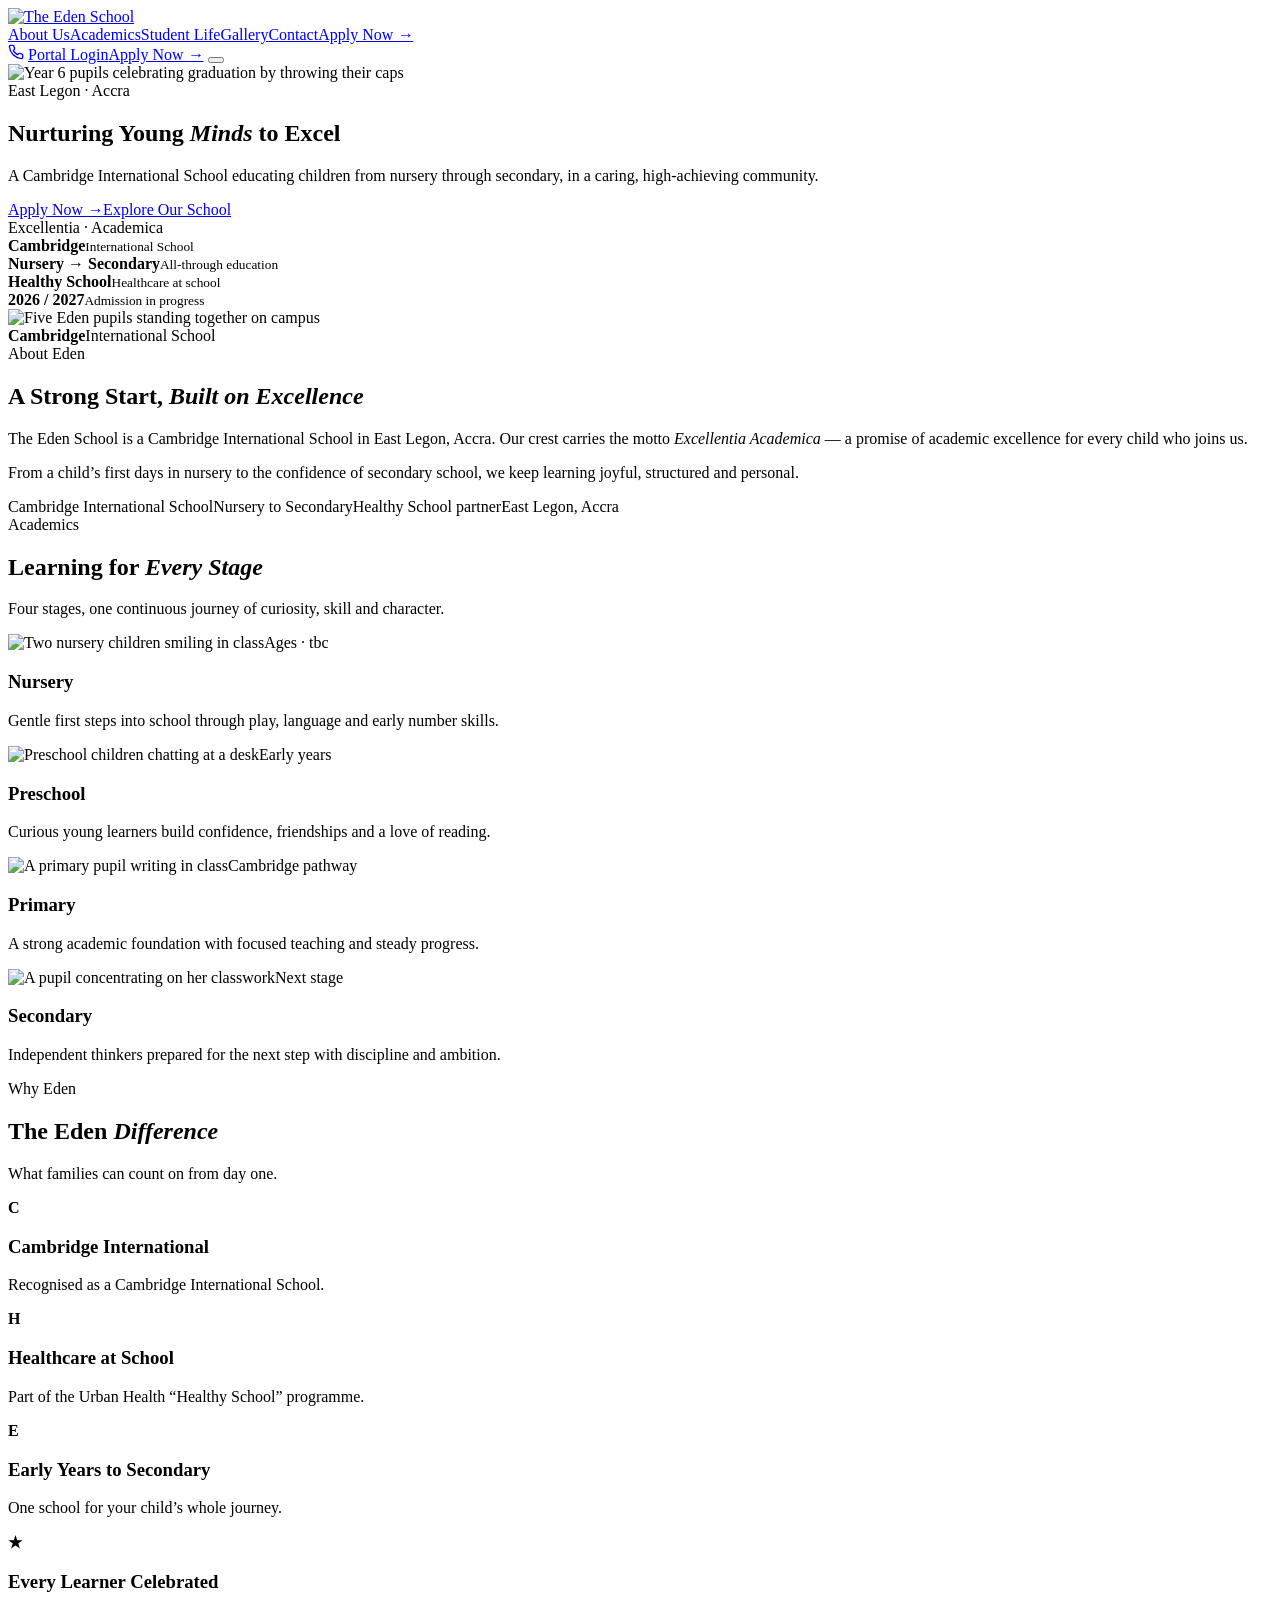
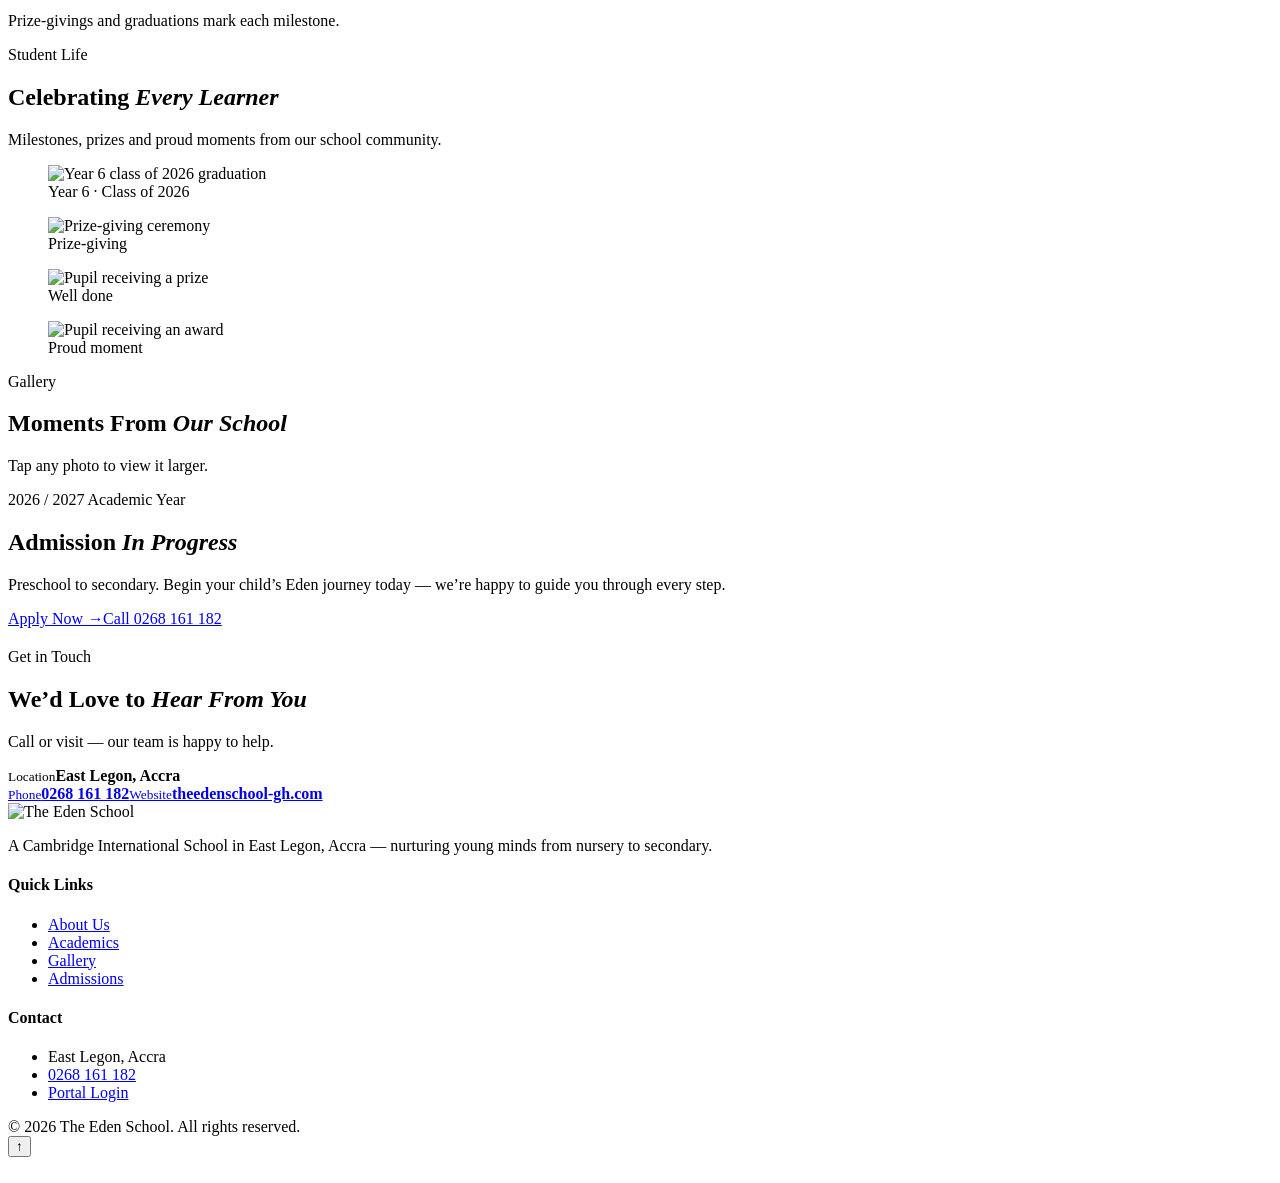
==== index.html @ 589f2a56 "update" ====
<!doctype html><html lang="en"><head><meta charset="utf-8"><meta name="viewport" content="width=device-width,initial-scale=1,viewport-fit=cover">
<title>The Eden School | Cambridge International School, East Legon, Accra</title>
<meta name="description" content="The Eden School is a Cambridge International School in East Legon, Accra. Admissions are in progress for the 2026/2027 academic year.">
<link rel="icon" href="/assets/images/logo/mark.png"><link rel="preconnect" href="https://fonts.googleapis.com">
<link href="https://fonts.googleapis.com/css2?family=Playfair+Display:ital,wght@0,600;0,700;1,500&family=Poppins:wght@400;500;600&display=swap" rel="stylesheet">
<link rel="stylesheet" href="/css/style.css"></head><body>
<header class="nav" id="nav"><a class="brand" href="/"><img src="/assets/images/logo/logo.png" alt="The Eden School"></a>
<nav id="menu"><a href="#about">About Us</a><a href="#academics">Academics</a><a href="#student-life">Student Life</a><a href="#gallery">Gallery</a><a href="#contact">Contact</a><a class="btn" href="/admissions">Apply Now <i>→</i></a></nav>
<div class="act"><a class="ico" href="tel:0268161182" aria-label="Call the school"><svg width="16" height="16" viewBox="0 0 24 24" fill="none" stroke="currentColor" stroke-width="2"><path d="M22 17v3a2 2 0 0 1-2.2 2A19.8 19.8 0 0 1 2.1 4.2 2 2 0 0 1 4.1 2h3a2 2 0 0 1 2 1.7l.7 2.8a2 2 0 0 1-.5 2L8 9.9a16 16 0 0 0 6 6l1.4-1.3a2 2 0 0 1 2-.5l2.9.7A2 2 0 0 1 22 17z"/></svg></a>
<a class="lnk" href="/portal/login">Portal Login</a><a class="btn" href="/admissions" style="max-width:none">Apply Now <i>→</i></a>
<button class="burger" id="burger" aria-label="Menu" aria-expanded="false"><span></span><span></span></button></div></header>

<main>
<section class="hero" id="home"><img src="/assets/images/hero/graduation.jpg" alt="Year 6 pupils celebrating graduation by throwing their caps">
<div class="wrap"><span class="tag up">East Legon · Accra</span>
<h1 class="up d1">Nurturing Young <em>Minds</em> to Excel</h1>
<p class="up d2">A Cambridge International School educating children from nursery through secondary, in a caring, high-achieving community.</p>
<div class="row up d3"><a class="btn gold" href="/admissions">Apply Now <i>→</i></a><a class="btn ghost" href="#about">Explore Our School</a></div>
<div class="motto up d3">Excellentia · Academica</div></div></section>

<div class="band"><div class="wrap"><div><b>Cambridge</b><small>International School</small></div><div><b>Nursery → Secondary</b><small>All-through education</small></div><div><b>Healthy School</b><small>Healthcare at school</small></div><div><b>2026 / 2027</b><small>Admission in progress</small></div></div></div>

<section id="about"><div class="wrap two"><div class="frame rv"><img src="/assets/images/campus/students-outdoors.jpg" alt="Five Eden pupils standing together on campus"><div class="badge"><b>Cambridge</b>International School</div></div>
<div class="rv"><span class="pill">About Eden</span><h2>A Strong Start, <em>Built on Excellence</em></h2>
<p>The Eden School is a Cambridge International School in East Legon, Accra. Our crest carries the motto <i>Excellentia Academica</i> — a promise of academic excellence for every child who joins us.</p>
<p>From a child’s first days in nursery to the confidence of secondary school, we keep learning joyful, structured and personal.</p>
<div class="chips"><span>Cambridge International School</span><span>Nursery to Secondary</span><span>Healthy School partner</span><span>East Legon, Accra</span></div></div></div></section>

<section id="academics" style="background:#fff"><div class="wrap"><span class="pill">Academics</span><h2>Learning for <em>Every Stage</em></h2><p class="sub">Four stages, one continuous journey of curiosity, skill and character.</p>
<div class="cards">
<article class="card rv"><div class="im"><img src="/assets/images/academics/early-years-1.jpg" alt="Two nursery children smiling in class" loading="lazy"><span>Ages · tbc</span></div><div class="tx"><h3>Nursery</h3><p>Gentle first steps into school through play, language and early number skills.</p></div></article>
<article class="card rv"><div class="im"><img src="/assets/images/academics/early-years-2.jpg" alt="Preschool children chatting at a desk" loading="lazy"><span>Early years</span></div><div class="tx"><h3>Preschool</h3><p>Curious young learners build confidence, friendships and a love of reading.</p></div></article>
<article class="card rv"><div class="im"><img src="/assets/images/academics/class-1.jpg" alt="A primary pupil writing in class" loading="lazy"><span>Cambridge pathway</span></div><div class="tx"><h3>Primary</h3><p>A strong academic foundation with focused teaching and steady progress.</p></div></article>
<article class="card rv"><div class="im"><img src="/assets/images/academics/class-3.jpg" alt="A pupil concentrating on her classwork" loading="lazy"><span>Next stage</span></div><div class="tx"><h3>Secondary</h3><p>Independent thinkers prepared for the next step with discipline and ambition.</p></div></article>
</div></div></section>

<section class="why"><div class="wrap"><span class="pill">Why Eden</span><h2>The Eden <em>Difference</em></h2><p class="sub">What families can count on from day one.</p>
<div class="cards">
<div class="card rv"><b>C</b><h3>Cambridge International</h3><p>Recognised as a Cambridge International School.</p></div>
<div class="card rv"><b>H</b><h3>Healthcare at School</h3><p>Part of the Urban Health “Healthy School” programme.</p></div>
<div class="card rv"><b>E</b><h3>Early Years to Secondary</h3><p>One school for your child’s whole journey.</p></div>
<div class="card rv"><b>★</b><h3>Every Learner Celebrated</h3><p>Prize-givings and graduations mark each milestone.</p></div></div></div></section>

<section id="student-life"><div class="wrap"><span class="pill">Student Life</span><h2>Celebrating <em>Every Learner</em></h2><p class="sub">Milestones, prizes and proud moments from our school community.</p>
<div class="life"><figure class="rv"><img src="/assets/images/hero/graduation.jpg" alt="Year 6 class of 2026 graduation" loading="lazy"><figcaption>Year 6 · Class of 2026</figcaption></figure>
<figure class="rv"><img src="/assets/images/events/prize-giving-1.jpg" alt="Prize-giving ceremony" loading="lazy"><figcaption>Prize-giving</figcaption></figure>
<figure class="rv"><img src="/assets/images/events/prize-giving-2.jpg" alt="Pupil receiving a prize" loading="lazy"><figcaption>Well done</figcaption></figure>
<figure class="rv"><img src="/assets/images/events/prize-giving-3.jpg" alt="Pupil receiving an award" loading="lazy"><figcaption>Proud moment</figcaption></figure></div></div></section>

<section id="gallery" style="background:#fff"><div class="wrap"><span class="pill">Gallery</span><h2>Moments From <em>Our School</em></h2><p class="sub">Tap any photo to view it larger.</p><div class="gal" id="gal"></div></div></section>

<section id="admissions"><div class="wrap"><div class="adm rv"><span class="pill">2026 / 2027 Academic Year</span><h2>Admission <em>In Progress</em></h2><p>Preschool to secondary. Begin your child’s Eden journey today — we’re happy to guide you through every step.</p><div class="row"><a class="btn gold" href="/admissions">Apply Now <i>→</i></a><a class="btn ghost" href="tel:0268161182">Call 0268 161 182</a></div></div></div></section>

<section id="contact" style="padding-top:20px"><div class="wrap"><span class="pill">Get in Touch</span><h2>We’d Love to <em>Hear From You</em></h2><p class="sub">Call or visit — our team is happy to help.</p>
<div class="ct"><div><small>Location</small><b>East Legon, Accra</b></div><a href="tel:0268161182"><small>Phone</small><b>0268 161 182</b></a><a href="https://www.theedenschool-gh.com"><small>Website</small><b>theedenschool-gh.com</b></a></div></div></section>
</main>

<footer><div class="wrap"><div><img src="/assets/images/logo/logo.png" alt="The Eden School"><p>A Cambridge International School in East Legon, Accra — nurturing young minds from nursery to secondary.</p></div>
<div><h4>Quick Links</h4><ul><li><a href="#about">About Us</a></li><li><a href="#academics">Academics</a></li><li><a href="#gallery">Gallery</a></li><li><a href="/admissions">Admissions</a></li></ul></div>
<div><h4>Contact</h4><ul><li>East Legon, Accra</li><li><a href="tel:0268161182">0268 161 182</a></li><li><a href="/portal/login">Portal Login</a></li></ul></div>
<div class="copy">© 2026 The Eden School. All rights reserved.</div></div></footer>
<button class="top" id="top" aria-label="Back to top">↑</button><div class="lb" id="lb"><img alt=""></div>
<script src="/js/main.js"></script></body></html>
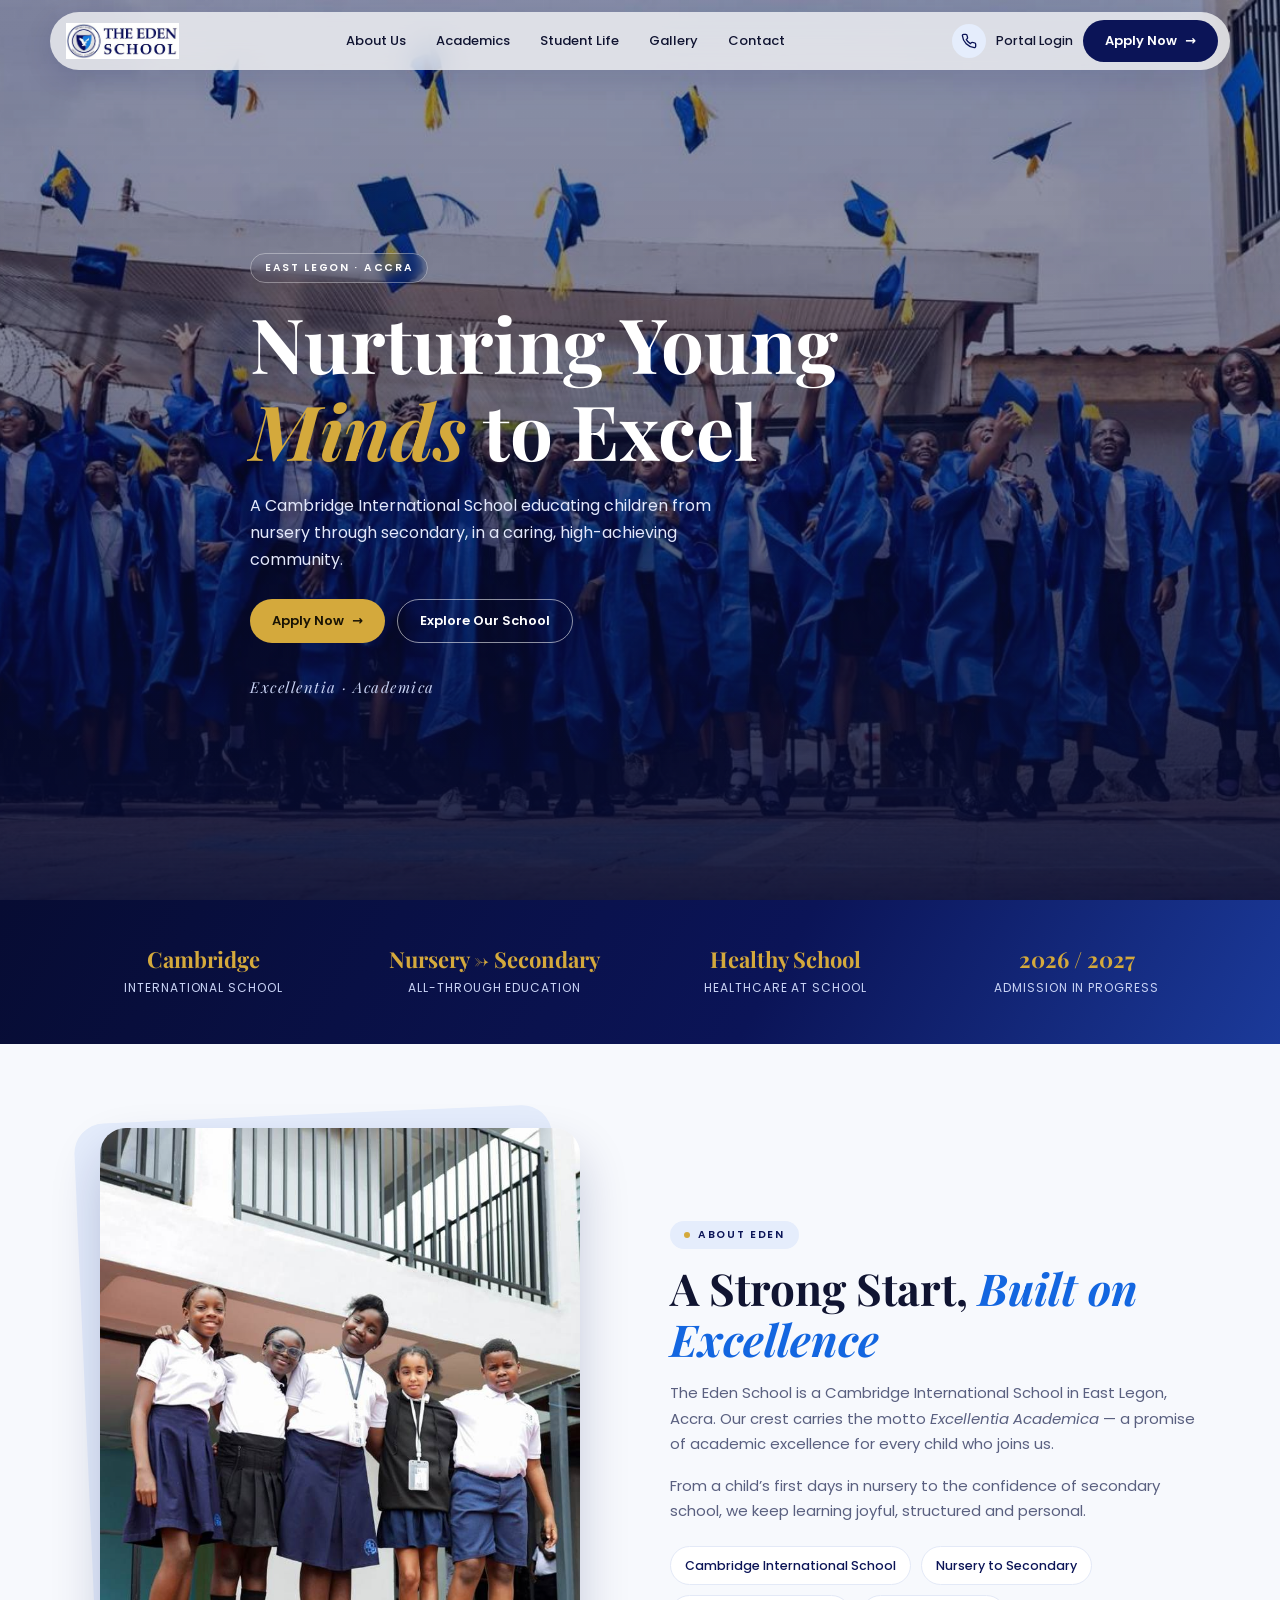
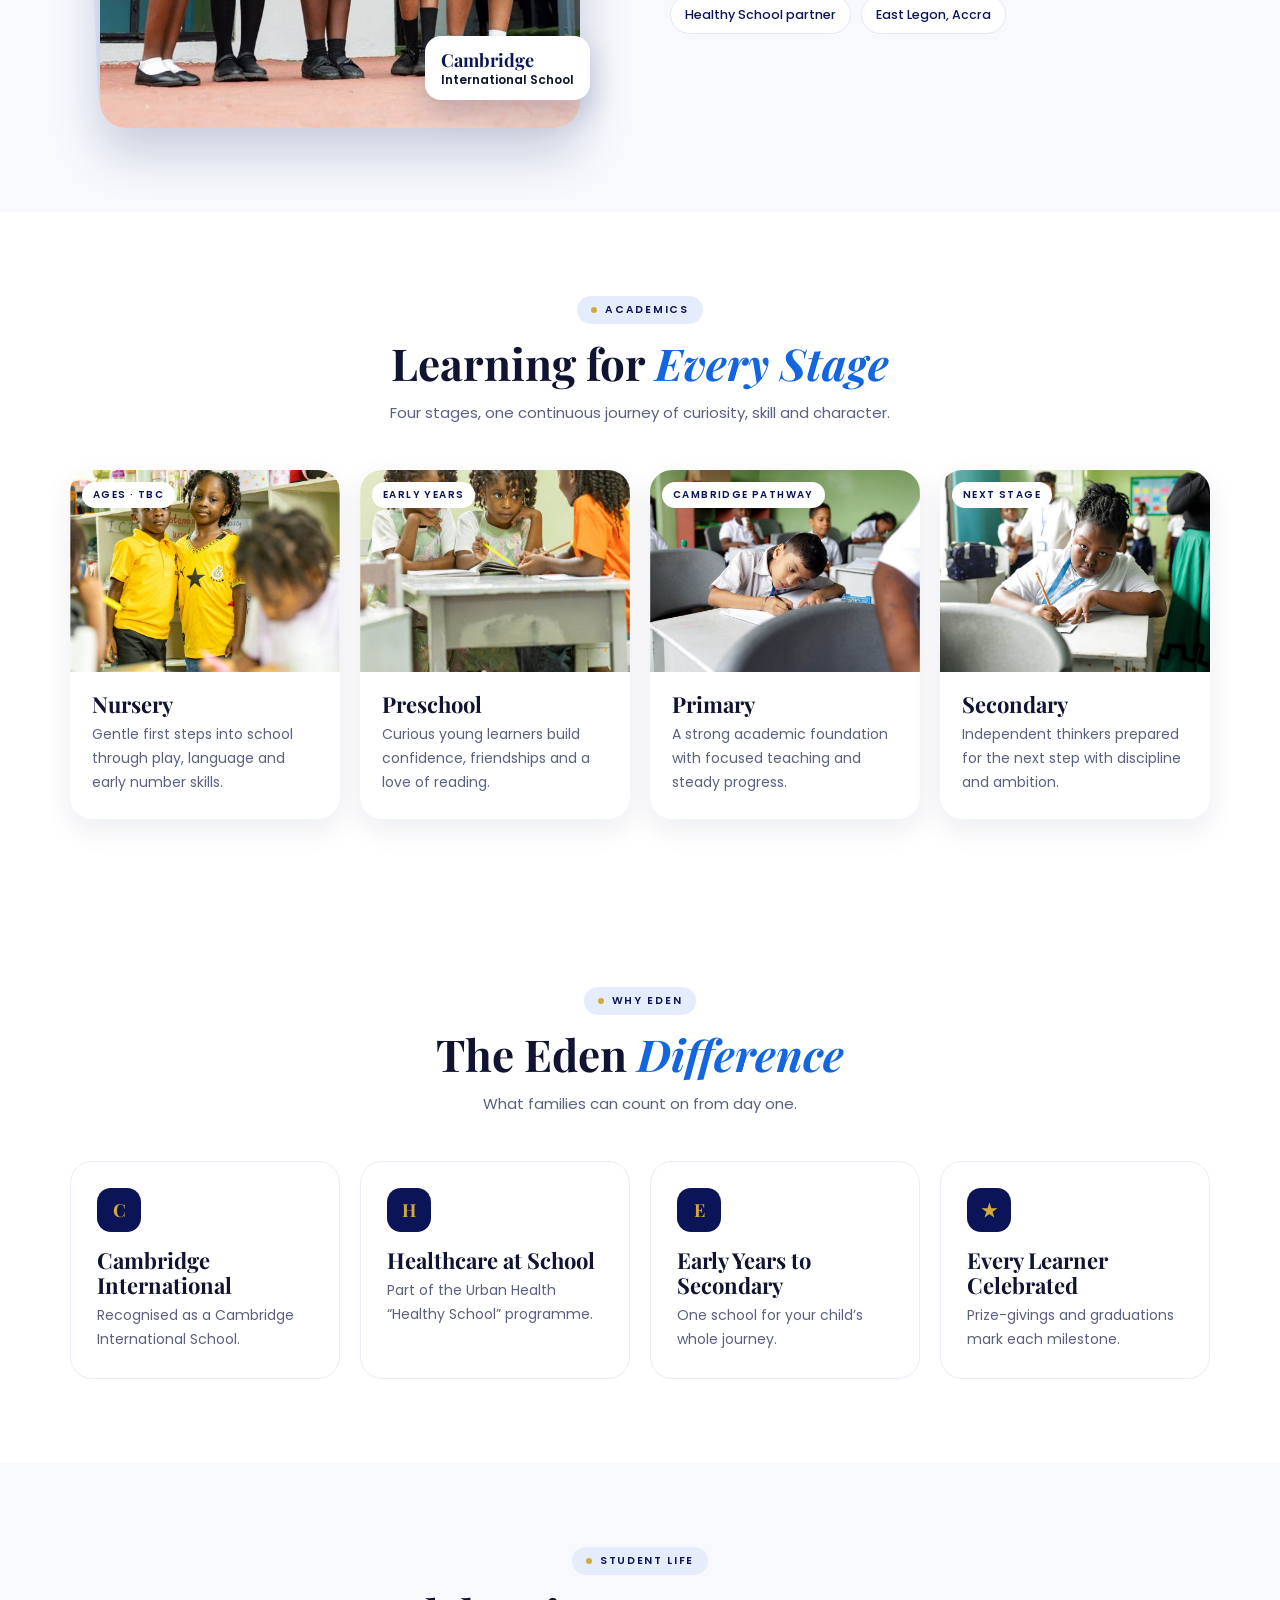
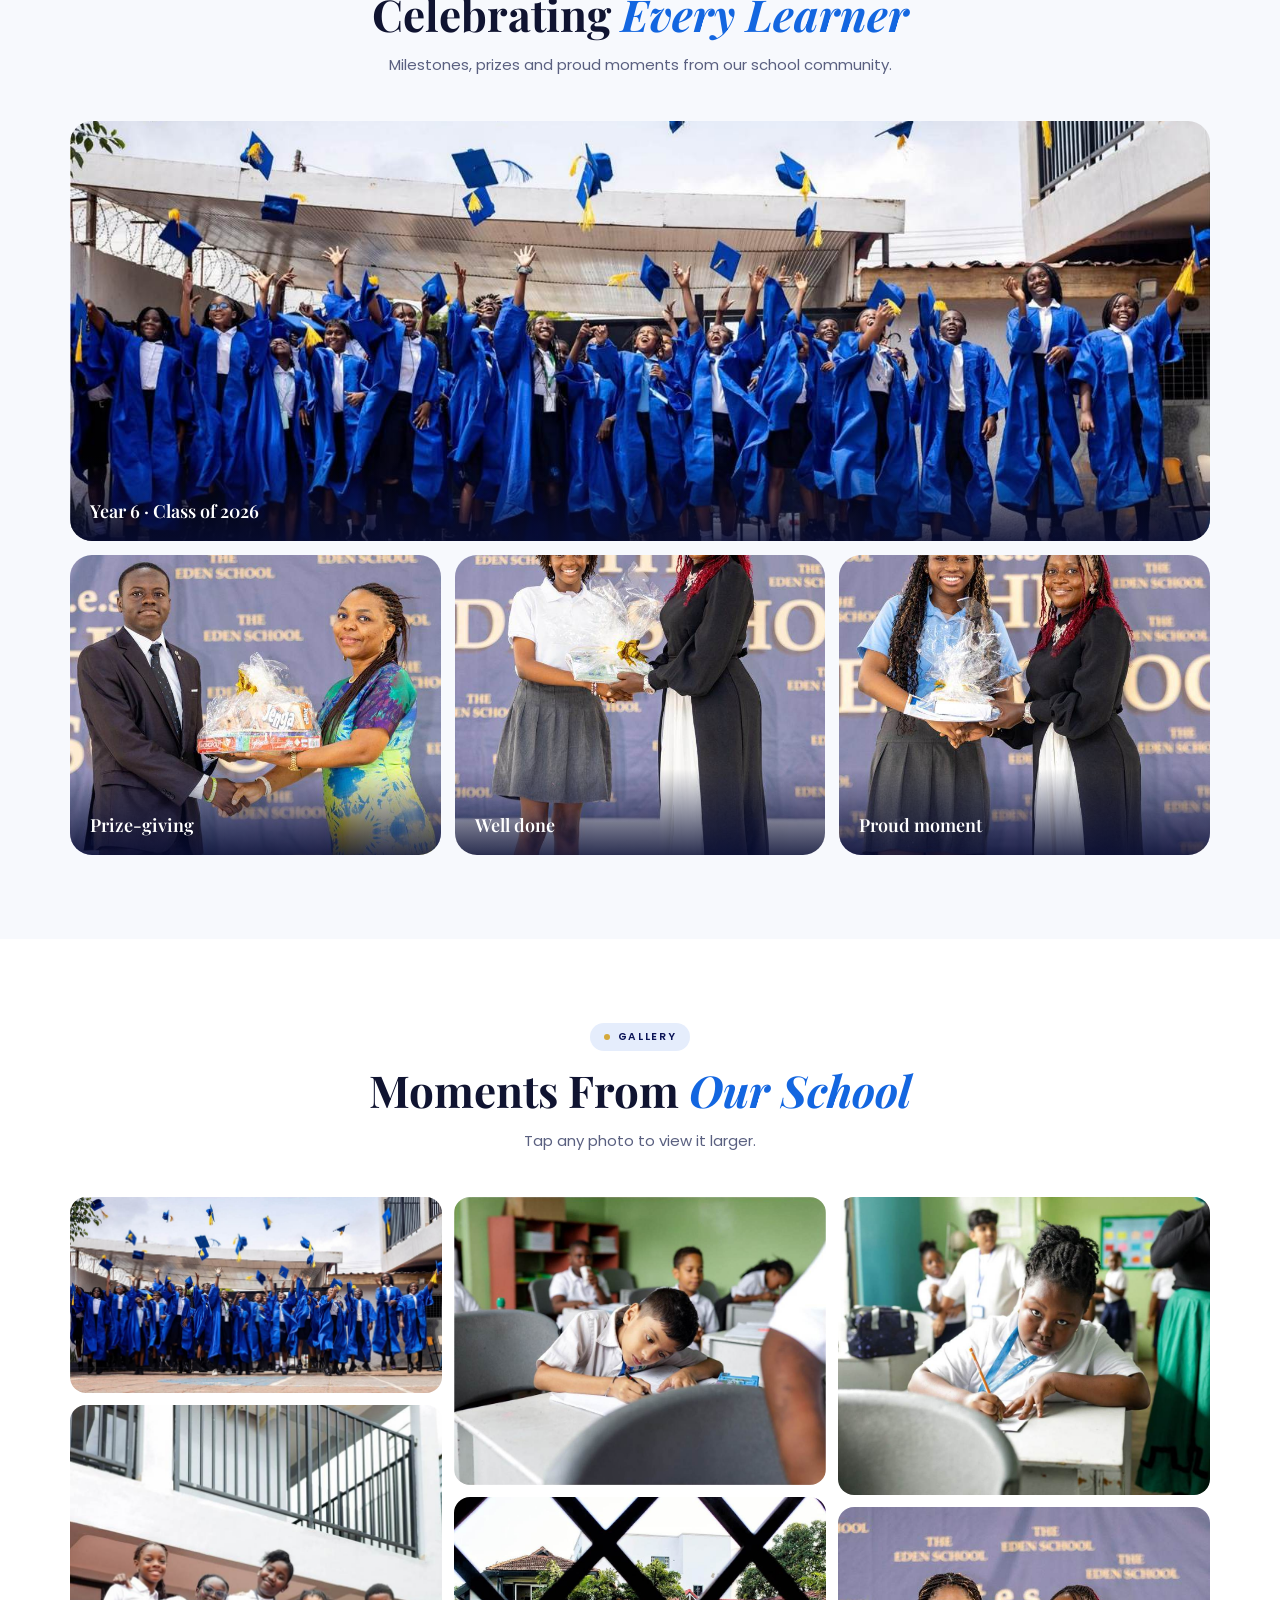
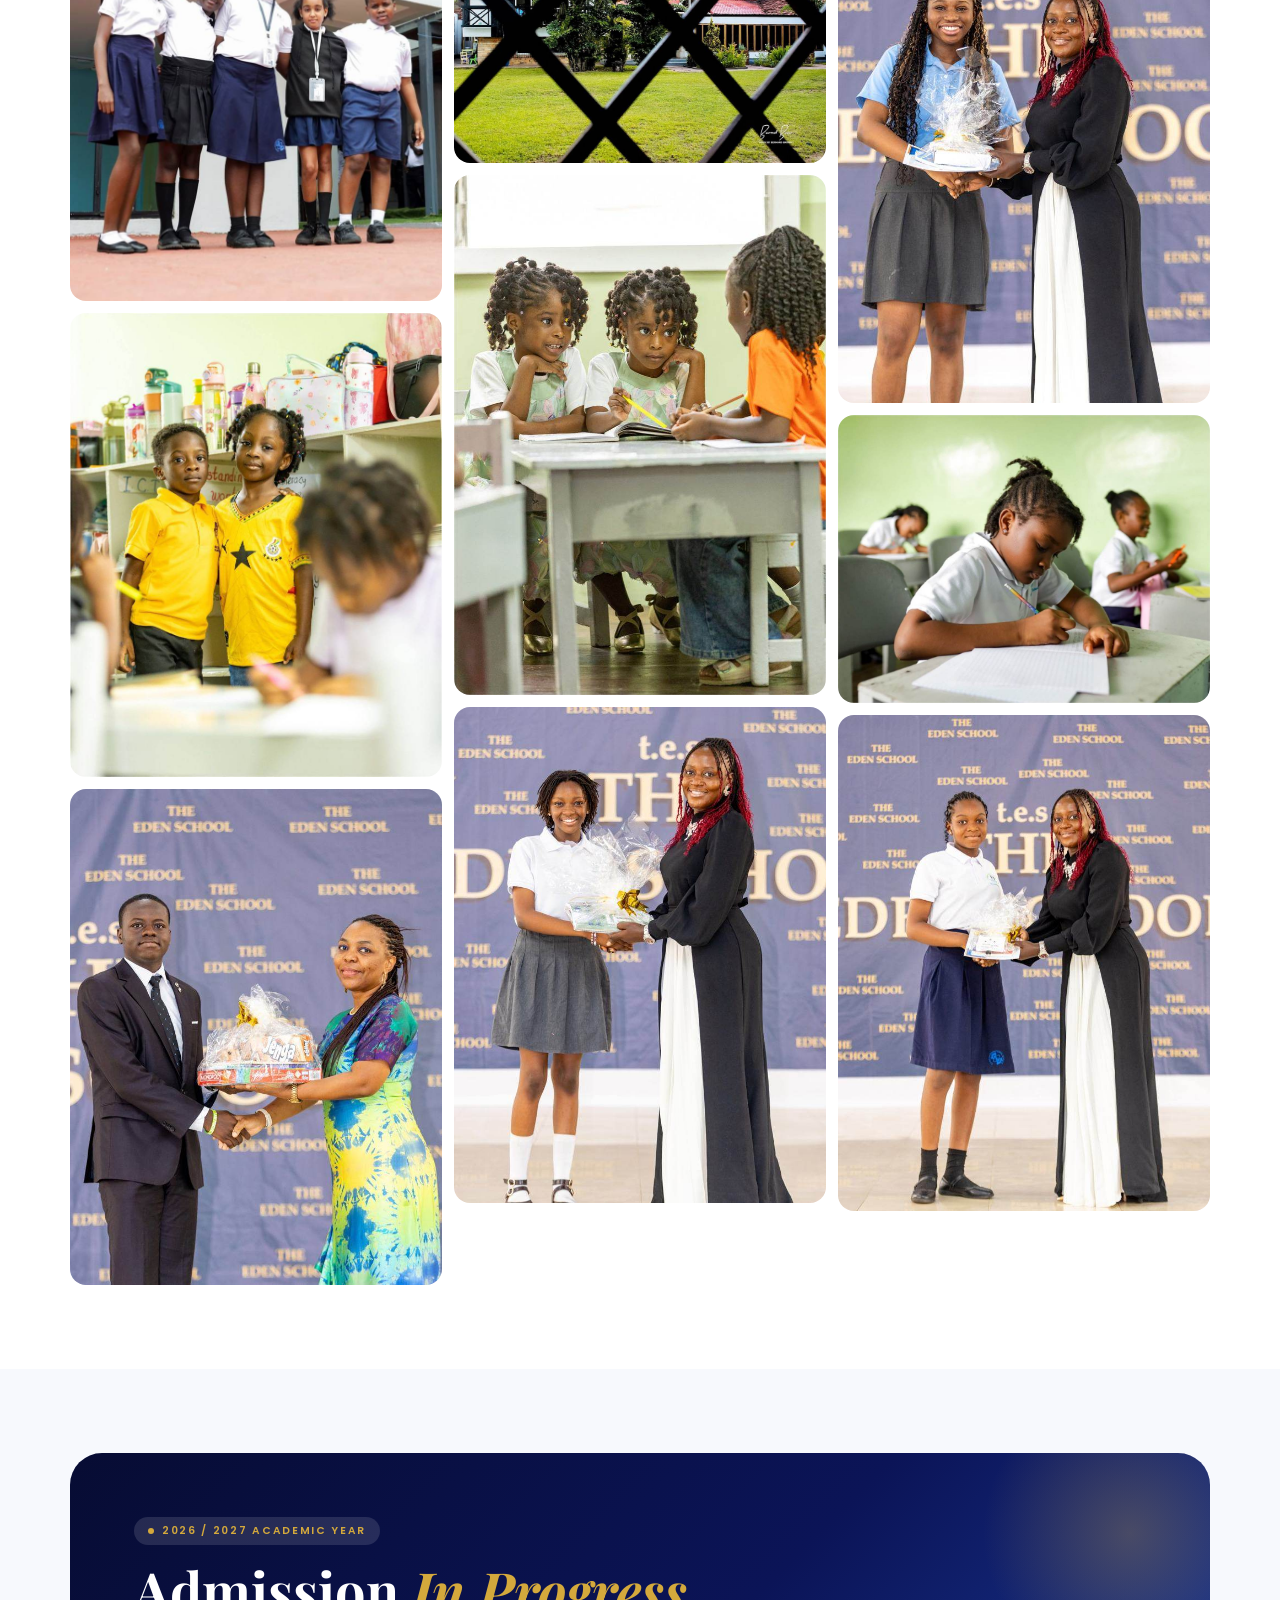
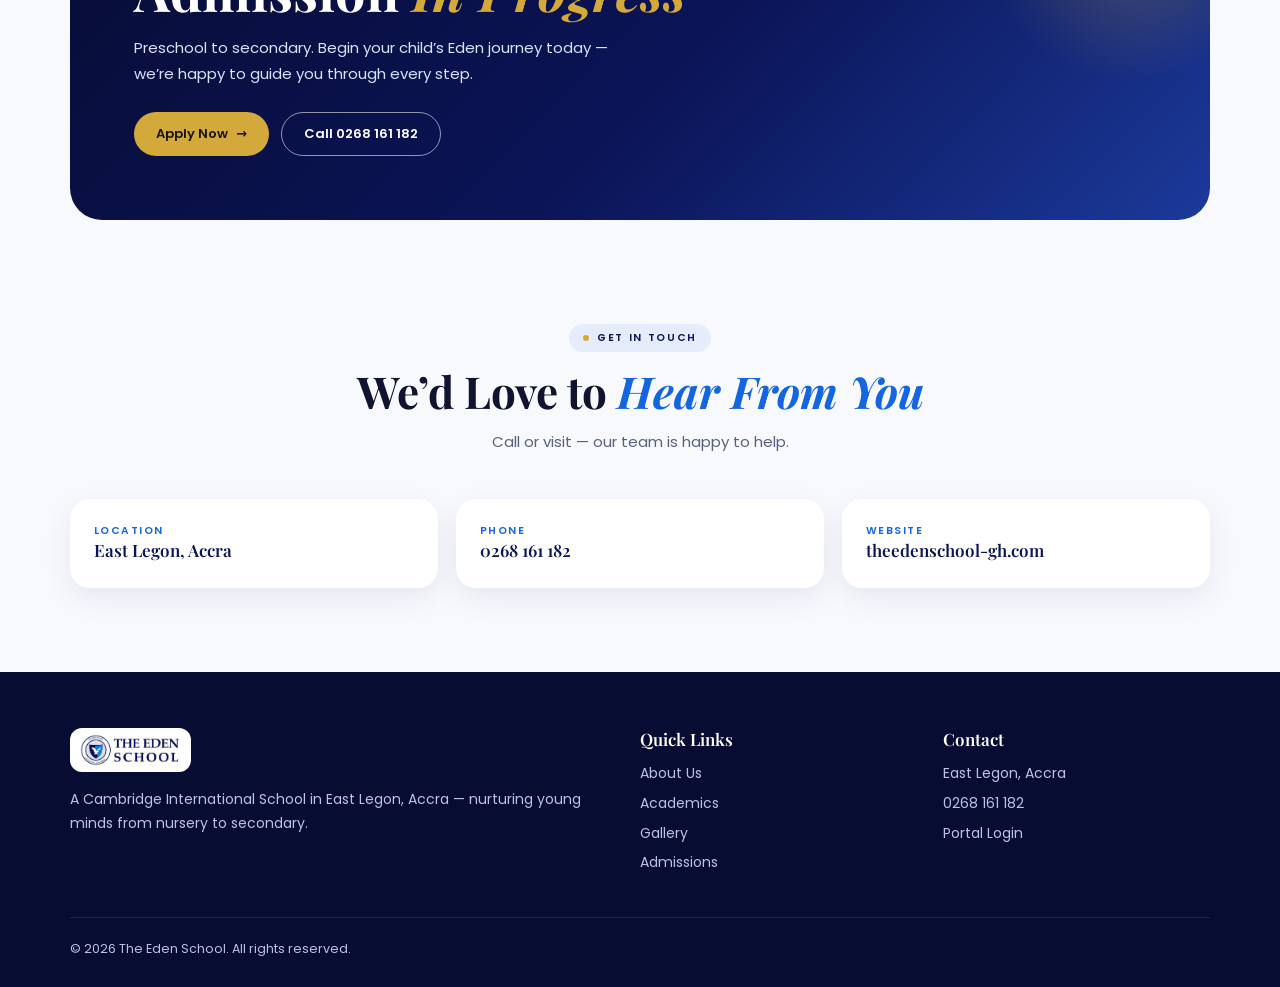
==== commit ebe6b377: "update index.html" ====
--- a/index.html
+++ b/index.html
@@ -1,17 +1,92 @@
 <!doctype html><html lang="en"><head><meta charset="utf-8"><meta name="viewport" content="width=device-width,initial-scale=1,viewport-fit=cover">
 <title>The Eden School | Cambridge International School, East Legon, Accra</title>
 <meta name="description" content="The Eden School is a Cambridge International School in East Legon, Accra. Admissions are in progress for the 2026/2027 academic year.">
-<link rel="icon" href="/assets/images/logo/mark.png"><link rel="preconnect" href="https://fonts.googleapis.com">
+<link rel="icon" href="[data-uri]"><link rel="preconnect" href="https://fonts.googleapis.com">
 <link href="https://fonts.googleapis.com/css2?family=Playfair+Display:ital,wght@0,600;0,700;1,500&family=Poppins:wght@400;500;600&display=swap" rel="stylesheet">
-<link rel="stylesheet" href="/css/style.css"></head><body>
-<header class="nav" id="nav"><a class="brand" href="/"><img src="/assets/images/logo/logo.png" alt="The Eden School"></a>
+<style>/* THEME — the only block that changes per school */
+:root{--brand:#0b1457;--blue:#1366e0;--gold:#d4a93c;--bg:#f7f9fd;--ink:#101431;--mute:#5a6080;--chip:#e5edfc;--dark:#070c33;--serif:'Playfair Display',Georgia,serif;--sans:'Poppins',system-ui,sans-serif}
+*{box-sizing:border-box;margin:0}html{scroll-behavior:smooth;scroll-padding-top:90px}
+body{font:400 15px/1.7 var(--sans);color:var(--ink);background:var(--bg);-webkit-font-smoothing:antialiased}
+img{display:block;max-width:100%}a{color:inherit;text-decoration:none}
+h1,h2,h3{font-family:var(--serif);line-height:1.15;font-weight:700}
+h2{font-size:clamp(28px,5vw,44px);text-align:center}em{font-style:italic;color:var(--blue)}
+.wrap{max-width:1180px;margin:auto;padding:0 20px}section{padding:84px 0}
+.pill{display:table;margin:0 auto 14px;background:var(--chip);color:var(--brand);font:600 10.5px var(--sans);letter-spacing:.16em;text-transform:uppercase;padding:6px 14px;border-radius:99px}
+.pill:before{content:"";display:inline-block;width:6px;height:6px;border-radius:50%;background:var(--gold);margin-right:8px}
+.sub{text-align:center;color:var(--mute);max-width:560px;margin:12px auto 44px}
+.btn{display:inline-flex;align-items:center;gap:8px;padding:11px 22px;border-radius:99px;background:var(--brand);color:#fff;font:600 13px var(--sans);transition:.3s;border:0;cursor:pointer}
+.btn i{font-style:normal;transition:.3s}.btn:hover{background:var(--blue);transform:translateY(-2px)}.btn:hover i{transform:translateX(4px)}
+.btn.gold{background:var(--gold);color:#1a1405}.btn.gold:hover{background:#e6bd54}
+.btn.ghost{background:transparent;border:1px solid rgba(255,255,255,.55)}.btn.ghost:hover{background:rgba(255,255,255,.14)}
+:focus-visible{outline:3px solid var(--gold);outline-offset:3px}
+/* header */
+.nav{position:fixed;z-index:50;top:12px;left:12px;right:12px;max-width:1180px;margin:auto;display:flex;align-items:center;justify-content:space-between;gap:10px;padding:8px 12px 8px 16px;border-radius:99px;background:rgba(255,255,255,.72);backdrop-filter:blur(14px);box-shadow:0 8px 30px rgba(11,20,87,.12);transition:.35s}
+.nav.solid,.nav.pg{background:#fff}.brand img{height:36px;width:auto}
+#menu{display:flex;gap:2px}#menu a{padding:8px 14px;border-radius:99px;font-size:13px;font-weight:500;transition:.25s}#menu a:hover,#menu a.on{background:var(--chip);color:var(--brand)}#menu .btn{display:none}
+.act{display:flex;align-items:center;gap:10px}.lnk{font-size:12.5px;font-weight:500}.lnk:hover{color:var(--blue)}
+.ico{width:34px;height:34px;border-radius:50%;background:var(--chip);display:grid;place-items:center;color:var(--brand)}
+.burger{display:none;width:34px;height:34px;border-radius:50%;border:0;background:var(--chip);cursor:pointer;place-items:center;align-content:center;gap:4px}
+.burger span{display:block;width:14px;height:2px;background:var(--brand);transition:.3s}.nav.open .burger span:first-child{transform:translateY(3px) rotate(45deg)}.nav.open .burger span:last-child{transform:translateY(-3px) rotate(-45deg)}
+@media(max-width:940px){#menu{display:none;position:absolute;top:calc(100% + 8px);left:0;right:0;flex-direction:column;background:#fff;border-radius:24px;padding:12px;box-shadow:0 20px 40px rgba(11,20,87,.18)}
+.nav.open #menu{display:flex;animation:pop .3s}#menu a{padding:12px 14px}#menu .btn{display:flex;justify-content:center;margin-top:6px}.burger{display:grid}}
+@media(max-width:520px){.ico{display:none}.act .btn{padding:9px 14px;font-size:12px}.brand img{height:30px}}
+@keyframes pop{from{opacity:0;transform:translateY(-8px)}}
+/* hero */
+.hero{position:relative;min-height:100svh;display:flex;align-items:flex-end;color:#fff;overflow:hidden;padding:130px 0 80px}
+.hero>img{position:absolute;inset:0;width:100%;height:100%;object-fit:cover;animation:kb 22s ease-out both}@keyframes kb{from{transform:scale(1.12)}}
+.hero:after{content:"";position:absolute;inset:0;background:linear-gradient(180deg,rgba(7,12,51,.4),rgba(7,12,51,.5) 40%,rgba(7,12,51,.93))}
+.hero .wrap{position:relative;z-index:2}.hero h1{font-size:clamp(38px,8vw,76px);max-width:780px}.hero h1 em{color:var(--gold)}
+.hero p{max-width:520px;margin:18px 0 26px;color:#e3e8fb;font-size:16px}.row{display:flex;gap:12px;flex-wrap:wrap}
+.tag{display:inline-block;margin-bottom:16px;padding:6px 14px;border:1px solid rgba(255,255,255,.35);border-radius:99px;font:600 10.5px var(--sans);letter-spacing:.16em;text-transform:uppercase;backdrop-filter:blur(6px)}
+.motto{margin-top:34px;font:italic 15px var(--serif);color:#c9d3f5;letter-spacing:.1em}
+.hero .up{animation:up .9s both}.hero .d1{animation-delay:.15s}.hero .d2{animation-delay:.3s}.hero .d3{animation-delay:.45s}@keyframes up{from{opacity:0;transform:translateY(26px)}}
+/* layout */
+.two{display:grid;grid-template-columns:1fr 1fr;gap:60px;align-items:center}.two h2{text-align:left}.two .pill{margin-left:0}.two p{color:var(--mute);margin-top:16px}
+.frame{position:relative;max-width:480px;margin:auto}.frame:before{content:"";position:absolute;inset:-14px 16px 16px -14px;background:var(--chip);border-radius:30px;transform:rotate(-2.5deg)}
+.frame img{position:relative;width:100%;aspect-ratio:4/5;object-fit:cover;border-radius:26px;box-shadow:0 24px 50px rgba(11,20,87,.2)}
+.badge{position:absolute;z-index:2;right:-10px;bottom:28px;background:#fff;border-radius:16px;padding:12px 16px;box-shadow:0 12px 30px rgba(11,20,87,.2);font:600 12px/1.3 var(--sans)}.badge b{display:block;font:700 18px var(--serif);color:var(--brand)}
+.chips{display:flex;flex-wrap:wrap;gap:10px;margin-top:22px}.chips span{background:#fff;border:1px solid #e3e9f7;padding:8px 14px;border-radius:99px;font-size:12.5px;font-weight:500;color:var(--brand)}
+.band{background:linear-gradient(120deg,var(--dark),var(--brand) 60%,#1b3a9a);color:#fff;padding:44px 0}
+.band .wrap{display:grid;grid-template-columns:repeat(auto-fit,minmax(170px,1fr));gap:24px;text-align:center}.band b{display:block;font:700 22px var(--serif);color:var(--gold)}.band small{font-size:12px;letter-spacing:.08em;text-transform:uppercase;color:#c9d3f5}
+.cards{display:grid;grid-template-columns:repeat(auto-fit,minmax(240px,1fr));gap:20px}
+.card{background:#fff;border-radius:22px;overflow:hidden;box-shadow:0 10px 30px rgba(11,20,87,.08);transition:.35s}.card:hover{transform:translateY(-6px);box-shadow:0 18px 40px rgba(11,20,87,.16)}
+.card .im{aspect-ratio:4/3;overflow:hidden;position:relative}.card .im img{width:100%;height:100%;object-fit:cover;transition:.6s}.card:hover img{transform:scale(1.06)}
+.card .im span{position:absolute;left:12px;top:12px;background:#fff;color:var(--brand);font:600 10px var(--sans);letter-spacing:.14em;text-transform:uppercase;padding:5px 11px;border-radius:99px}
+.card div+div,.card .tx{padding:20px 22px 24px}.card h3{font-size:22px;margin-bottom:6px}.card p{color:var(--mute);font-size:14px}
+.why{background:#fff}.why .card{box-shadow:none;border:1px solid #e6ecf8;padding:26px}.why .card b{display:grid;place-items:center;width:44px;height:44px;border-radius:14px;background:var(--brand);color:var(--gold);font:700 18px var(--serif);margin-bottom:16px}
+.life{display:grid;grid-template-columns:repeat(3,1fr);gap:14px}.life figure{position:relative;border-radius:22px;overflow:hidden;min-height:300px}.life figure:first-child{grid-column:span 3;min-height:420px}
+.life img{position:absolute;inset:0;width:100%;height:100%;object-fit:cover;transition:.6s}.life figure:hover img{transform:scale(1.05)}
+.life figcaption{position:absolute;inset:auto 0 0;padding:44px 20px 18px;background:linear-gradient(transparent,rgba(7,12,51,.85));color:#fff;font:600 18px var(--serif)}
+.gal{columns:3 200px;column-gap:12px}.gal img{width:100%;margin-bottom:12px;border-radius:16px;cursor:zoom-in;transition:.35s;break-inside:avoid}.gal img:hover{transform:scale(1.02);box-shadow:0 12px 30px rgba(11,20,87,.2)}
+.lb{position:fixed;inset:0;z-index:99;background:rgba(7,12,51,.92);display:none;place-items:center;padding:20px}.lb.on{display:grid}.lb img{max-height:90vh;border-radius:14px}
+.adm{background:linear-gradient(135deg,var(--dark),var(--brand) 55%,#1b3a9a);color:#fff;border-radius:32px;padding:clamp(32px,6vw,64px);position:relative;overflow:hidden}
+.adm:after{content:"";position:absolute;right:-80px;top:-80px;width:320px;height:320px;border-radius:50%;background:radial-gradient(var(--gold),transparent 65%);opacity:.28}
+.adm h2{text-align:left;font-size:clamp(32px,6vw,54px)}.adm h2 em{color:var(--gold)}.adm p{margin:14px 0 26px;max-width:480px;color:#dbe3fb}.adm .pill{margin-left:0;background:rgba(255,255,255,.12);color:var(--gold)}
+.ct{display:grid;grid-template-columns:repeat(auto-fit,minmax(240px,1fr));gap:18px}.ct a,.ct div{background:#fff;border-radius:20px;padding:24px;box-shadow:0 10px 30px rgba(11,20,87,.07)}.ct small{display:block;font:600 10.5px var(--sans);letter-spacing:.14em;text-transform:uppercase;color:var(--blue)}.ct b{font:600 17px var(--serif);color:var(--brand)}
+footer{background:var(--dark);color:#b9c3ea;padding:56px 0 28px;font-size:14px}footer .wrap{display:grid;grid-template-columns:2fr 1fr 1fr;gap:36px}footer img{height:44px;background:#fff;padding:6px 10px;border-radius:12px;margin-bottom:16px}
+footer h4{font:600 17px var(--serif);color:#fff;margin-bottom:12px}footer li{list-style:none;margin:6px 0}footer a:hover{color:var(--gold)}footer ul{padding:0}.copy{grid-column:1/-1;border-top:1px solid #1c2557;padding-top:20px;font-size:12.5px}
+.top{position:fixed;right:16px;bottom:16px;z-index:40;width:42px;height:42px;border-radius:50%;border:0;background:var(--brand);color:#fff;cursor:pointer;opacity:0;pointer-events:none;transition:.3s}.top.on{opacity:1;pointer-events:auto}
+.js .rv{opacity:0;transform:translateY(26px);transition:opacity .8s,transform .8s}.js .rv.in{opacity:1;transform:none}
+@media(max-width:820px){.two{grid-template-columns:1fr;gap:44px}section{padding:64px 0}.life{grid-template-columns:1fr 1fr}.life figure:first-child{grid-column:span 2;min-height:300px}footer .wrap{grid-template-columns:1fr}}
+@media(prefers-reduced-motion:reduce){*{animation:none!important;transition:none!important;scroll-behavior:auto!important}.js .rv{opacity:1;transform:none}}
+/* sub-pages */
+.pgwrap{min-height:100vh;padding:110px 20px 60px;display:grid;place-items:center}
+.box{background:#fff;border-radius:26px;padding:34px 28px;box-shadow:0 20px 50px rgba(11,20,87,.12);width:100%;max-width:440px;text-align:center}.box img{height:54px;margin:0 auto 14px}.box h1{font-size:30px;color:var(--brand)}.box p{color:var(--mute);font-size:14px;margin:6px 0 20px}
+label{display:block;text-align:left;font:500 12.5px var(--sans);margin:12px 0 6px}input{width:100%;padding:13px 16px;border:1px solid #dbe3f5;border-radius:14px;font:inherit;background:#fbfcff}input:focus{outline:2px solid var(--blue);border-color:transparent}
+.box .btn{width:100%;justify-content:center;margin-top:18px;padding:14px}.box .btn:disabled{opacity:.45;cursor:not-allowed}.note{font-size:12.5px;color:var(--blue);margin-top:14px;min-height:18px}
+.split{display:grid;grid-template-columns:1fr 1fr;min-height:100vh}.side{background:linear-gradient(150deg,var(--dark),var(--brand) 60%,#1b3a9a);color:#fff;padding:36px;display:flex;flex-direction:column;justify-content:space-between}.side img{height:46px;background:#fff;padding:6px 12px;border-radius:12px;width:fit-content}
+.side h2{text-align:left;font-size:clamp(28px,4vw,42px)}.side h2 em{color:var(--gold)}.side p{color:#c9d3f5;margin-top:10px}.form{display:grid;place-items:center;padding:36px 24px}.form form{width:100%;max-width:380px}.form h1{font-size:32px;color:var(--brand)}
+.pw{position:relative}.pw button{position:absolute;right:10px;top:50%;transform:translateY(-50%);border:0;background:0;color:var(--blue);font:600 12px var(--sans);cursor:pointer}
+@media(max-width:820px){.split{grid-template-columns:1fr}.side{min-height:260px}}
+</style></head><body>
+<header class="nav" id="nav"><a class="brand" href="/"><img src="[data-uri]" alt="The Eden School"></a>
 <nav id="menu"><a href="#about">About Us</a><a href="#academics">Academics</a><a href="#student-life">Student Life</a><a href="#gallery">Gallery</a><a href="#contact">Contact</a><a class="btn" href="/admissions">Apply Now <i>→</i></a></nav>
 <div class="act"><a class="ico" href="tel:0268161182" aria-label="Call the school"><svg width="16" height="16" viewBox="0 0 24 24" fill="none" stroke="currentColor" stroke-width="2"><path d="M22 17v3a2 2 0 0 1-2.2 2A19.8 19.8 0 0 1 2.1 4.2 2 2 0 0 1 4.1 2h3a2 2 0 0 1 2 1.7l.7 2.8a2 2 0 0 1-.5 2L8 9.9a16 16 0 0 0 6 6l1.4-1.3a2 2 0 0 1 2-.5l2.9.7A2 2 0 0 1 22 17z"/></svg></a>
 <a class="lnk" href="/portal/login">Portal Login</a><a class="btn" href="/admissions" style="max-width:none">Apply Now <i>→</i></a>
 <button class="burger" id="burger" aria-label="Menu" aria-expanded="false"><span></span><span></span></button></div></header>
 
 <main>
-<section class="hero" id="home"><img src="/assets/images/hero/graduation.jpg" alt="Year 6 pupils celebrating graduation by throwing their caps">
+<section class="hero" id="home"><img data-k="hero/graduation" alt="Year 6 pupils celebrating graduation by throwing their caps">
 <div class="wrap"><span class="tag up">East Legon · Accra</span>
 <h1 class="up d1">Nurturing Young <em>Minds</em> to Excel</h1>
 <p class="up d2">A Cambridge International School educating children from nursery through secondary, in a caring, high-achieving community.</p>
@@ -20,7 +95,7 @@
 
 <div class="band"><div class="wrap"><div><b>Cambridge</b><small>International School</small></div><div><b>Nursery → Secondary</b><small>All-through education</small></div><div><b>Healthy School</b><small>Healthcare at school</small></div><div><b>2026 / 2027</b><small>Admission in progress</small></div></div></div>
 
-<section id="about"><div class="wrap two"><div class="frame rv"><img src="/assets/images/campus/students-outdoors.jpg" alt="Five Eden pupils standing together on campus"><div class="badge"><b>Cambridge</b>International School</div></div>
+<section id="about"><div class="wrap two"><div class="frame rv"><img data-k="campus/students-outdoors" alt="Five Eden pupils standing together on campus"><div class="badge"><b>Cambridge</b>International School</div></div>
 <div class="rv"><span class="pill">About Eden</span><h2>A Strong Start, <em>Built on Excellence</em></h2>
 <p>The Eden School is a Cambridge International School in East Legon, Accra. Our crest carries the motto <i>Excellentia Academica</i> — a promise of academic excellence for every child who joins us.</p>
 <p>From a child’s first days in nursery to the confidence of secondary school, we keep learning joyful, structured and personal.</p>
@@ -28,10 +103,10 @@
 
 <section id="academics" style="background:#fff"><div class="wrap"><span class="pill">Academics</span><h2>Learning for <em>Every Stage</em></h2><p class="sub">Four stages, one continuous journey of curiosity, skill and character.</p>
 <div class="cards">
-<article class="card rv"><div class="im"><img src="/assets/images/academics/early-years-1.jpg" alt="Two nursery children smiling in class" loading="lazy"><span>Ages · tbc</span></div><div class="tx"><h3>Nursery</h3><p>Gentle first steps into school through play, language and early number skills.</p></div></article>
-<article class="card rv"><div class="im"><img src="/assets/images/academics/early-years-2.jpg" alt="Preschool children chatting at a desk" loading="lazy"><span>Early years</span></div><div class="tx"><h3>Preschool</h3><p>Curious young learners build confidence, friendships and a love of reading.</p></div></article>
-<article class="card rv"><div class="im"><img src="/assets/images/academics/class-1.jpg" alt="A primary pupil writing in class" loading="lazy"><span>Cambridge pathway</span></div><div class="tx"><h3>Primary</h3><p>A strong academic foundation with focused teaching and steady progress.</p></div></article>
-<article class="card rv"><div class="im"><img src="/assets/images/academics/class-3.jpg" alt="A pupil concentrating on her classwork" loading="lazy"><span>Next stage</span></div><div class="tx"><h3>Secondary</h3><p>Independent thinkers prepared for the next step with discipline and ambition.</p></div></article>
+<article class="card rv"><div class="im"><img data-k="academics/early-years-1" alt="Two nursery children smiling in class"><span>Ages · tbc</span></div><div class="tx"><h3>Nursery</h3><p>Gentle first steps into school through play, language and early number skills.</p></div></article>
+<article class="card rv"><div class="im"><img data-k="academics/early-years-2" alt="Preschool children chatting at a desk"><span>Early years</span></div><div class="tx"><h3>Preschool</h3><p>Curious young learners build confidence, friendships and a love of reading.</p></div></article>
+<article class="card rv"><div class="im"><img data-k="academics/class-1" alt="A primary pupil writing in class"><span>Cambridge pathway</span></div><div class="tx"><h3>Primary</h3><p>A strong academic foundation with focused teaching and steady progress.</p></div></article>
+<article class="card rv"><div class="im"><img data-k="academics/class-3" alt="A pupil concentrating on her classwork"><span>Next stage</span></div><div class="tx"><h3>Secondary</h3><p>Independent thinkers prepared for the next step with discipline and ambition.</p></div></article>
 </div></div></section>
 
 <section class="why"><div class="wrap"><span class="pill">Why Eden</span><h2>The Eden <em>Difference</em></h2><p class="sub">What families can count on from day one.</p>
@@ -42,10 +117,10 @@
 <div class="card rv"><b>★</b><h3>Every Learner Celebrated</h3><p>Prize-givings and graduations mark each milestone.</p></div></div></div></section>
 
 <section id="student-life"><div class="wrap"><span class="pill">Student Life</span><h2>Celebrating <em>Every Learner</em></h2><p class="sub">Milestones, prizes and proud moments from our school community.</p>
-<div class="life"><figure class="rv"><img src="/assets/images/hero/graduation.jpg" alt="Year 6 class of 2026 graduation" loading="lazy"><figcaption>Year 6 · Class of 2026</figcaption></figure>
-<figure class="rv"><img src="/assets/images/events/prize-giving-1.jpg" alt="Prize-giving ceremony" loading="lazy"><figcaption>Prize-giving</figcaption></figure>
-<figure class="rv"><img src="/assets/images/events/prize-giving-2.jpg" alt="Pupil receiving a prize" loading="lazy"><figcaption>Well done</figcaption></figure>
-<figure class="rv"><img src="/assets/images/events/prize-giving-3.jpg" alt="Pupil receiving an award" loading="lazy"><figcaption>Proud moment</figcaption></figure></div></div></section>
+<div class="life"><figure class="rv"><img data-k="hero/graduation" alt="Year 6 class of 2026 graduation"><figcaption>Year 6 · Class of 2026</figcaption></figure>
+<figure class="rv"><img data-k="events/prize-giving-1" alt="Prize-giving ceremony"><figcaption>Prize-giving</figcaption></figure>
+<figure class="rv"><img data-k="events/prize-giving-2" alt="Pupil receiving a prize"><figcaption>Well done</figcaption></figure>
+<figure class="rv"><img data-k="events/prize-giving-3" alt="Pupil receiving an award"><figcaption>Proud moment</figcaption></figure></div></div></section>
 
 <section id="gallery" style="background:#fff"><div class="wrap"><span class="pill">Gallery</span><h2>Moments From <em>Our School</em></h2><p class="sub">Tap any photo to view it larger.</p><div class="gal" id="gal"></div></div></section>
 
@@ -55,9 +130,25 @@
 <div class="ct"><div><small>Location</small><b>East Legon, Accra</b></div><a href="tel:0268161182"><small>Phone</small><b>0268 161 182</b></a><a href="https://www.theedenschool-gh.com"><small>Website</small><b>theedenschool-gh.com</b></a></div></div></section>
 </main>
 
-<footer><div class="wrap"><div><img src="/assets/images/logo/logo.png" alt="The Eden School"><p>A Cambridge International School in East Legon, Accra — nurturing young minds from nursery to secondary.</p></div>
+<footer><div class="wrap"><div><img src="[data-uri]